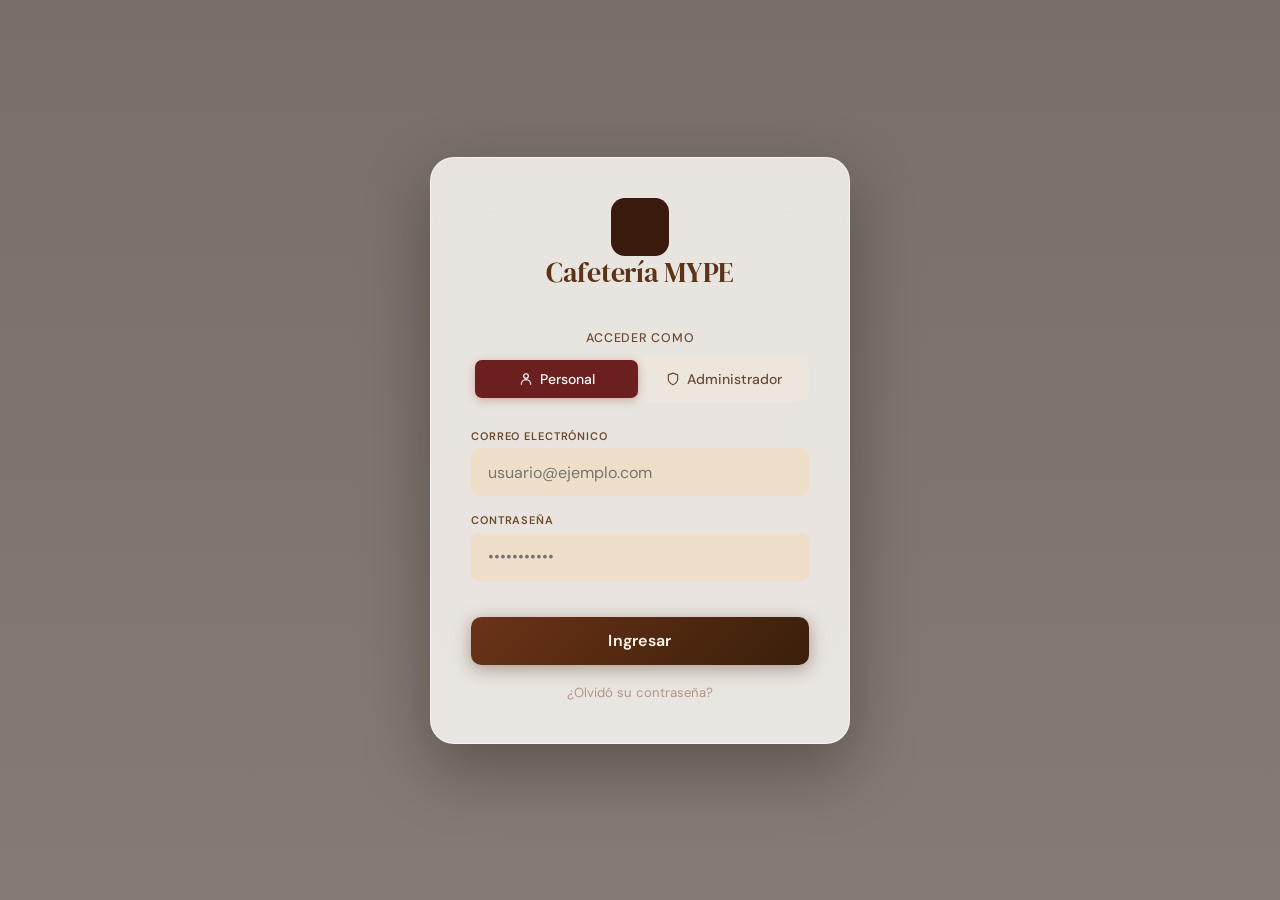
==== frontend/index.html @ 977319aa "configurar CORS en SecurityConfig para frontend local" ====
<!DOCTYPE html>
<html lang="es">
<head>
  <meta charset="UTF-8">
  <meta name="viewport" content="width=device-width, initial-scale=1.0">
  <title>Login — Cafetería MYPE</title>
  <link rel="preconnect" href="https://fonts.googleapis.com">
  <link href="https://fonts.googleapis.com/css2?family=Inter:wght@400;500;600;700&display=swap" rel="stylesheet">
  <link rel="stylesheet" href="css/main.css">
  <link rel="stylesheet" href="css/components.css">
  <link rel="stylesheet" href="css/pages/login.css">

</head>
<body>
  <main class="login-page">
    <div class="login-card">
      <div class="login-logo">
        <div class="logo-icon">

        </div>

        <h1>Cafetería MYPE</h1>
      </div>

      <p class="role-label">Acceder como</p>

      <div class="role-tabs">

        <button class="role-tab active" type="button">
          <svg width="14" height="14" viewBox="0 0 24 24" fill="none"
            stroke="currentColor" stroke-width="2"
            stroke-linecap="round" stroke-linejoin="round">
            <path d="M20 21a8 8 0 0 0-16 0"/>
            <circle cx="12" cy="7" r="4"/>
          </svg>

          Personal
        </button>

        <button class="role-tab" type="button">
          <svg width="14" height="14" viewBox="0 0 24 24" fill="none"
            stroke="currentColor" stroke-width="2"
            stroke-linecap="round" stroke-linejoin="round">
            <path d="M12 22s8-4 8-10V5l-8-3-8 3v7c0 6 8 10 8 10z"/>
          </svg>

          Administrador
        </button>
      </div>

      <div class="linea-division"></div>

      <form class="login-form" id="login-form" novalidate>
        <div class="form-group">
          <label class="form-label" for="correo">Correo electrónico</label>
          <input class="form-input" type="email" id="correo" placeholder="usuario@ejemplo.com" required>
        </div>

        <div class="form-group">
          <label class="form-label" for="clave">Contraseña</label>
          <input class="form-input" type="password" id="clave" placeholder="•••••••••••" required>
        </div>

        <p id="error-msg" class="form-error"></p>

        <button class="btn btn-primary" type="submit" id="btn-login" style="width:100%">
          Ingresar
        </button>
      </form>

      <a href="#" class="logo_password">¿Olvidó su contraseña?</a>
      
    </div>
  </main>

  <script type="module" src="/js/pages/login.js"></script>
</body>
</html>
---- frontend/css/main.css ----
/* ── Tipografías ─────────────────────────────────────────────────────── */
@import url('https://fonts.googleapis.com/css2?family=DM+Serif+Display:ital@0;1&family=DM+Sans:ital,opsz,wght@0,9..40,300;0,9..40,400;0,9..40,500;0,9..40,600;0,9..40,700;1,9..40,400&display=swap');

/* ── Variables globales + Reset ─────────────────────────────────────── */
:root {
  /* Paleta — Café con Crema */
  --color-primary:         #5C3317;   /* café tostado */
  --color-primary-dark:    #3A1F0A;   /* espresso oscuro */
  --color-secondary:       #8B6347;   /* latte */
  --color-secondary-light: #EDD9C0;   /* crema suave */
  --color-success:         #4A7A1E;
  --color-danger:          #BA1A1A;
  --color-warning:         #C07830;   /* caramelo */
  --color-bg:              #F7EDE0;   /* crema de fondo */
  --color-surface:         #FDF6EE;   /* leche espumada */
  --color-surface-high:    #F0DFC8;   /* crema media */
  --color-text:            #1E0F06;   /* café muy oscuro */
  --color-text-muted:      #6B4A2E;   /* café con leche */
  --color-border:          #D9C4AA;   /* borde crema */

  /* Tipografía */
  --font-family:     'DM Sans', sans-serif;
  --font-heading:    'DM Serif Display', serif;
  --font-size-sm:    0.875rem;
  --font-size-base:  1rem;
  --font-size-lg:    1.125rem;
  --font-size-xl:    1.5rem;
  --font-size-2xl:   2rem;

  /* Espaciado */
  --spacing-xs:  4px;
  --spacing-sm:  8px;
  --spacing-md:  16px;
  --spacing-lg:  24px;
  --spacing-xl:  40px;

  /* Radios */
  --border-radius-sm:  4px;
  --border-radius-md:  8px;
  --border-radius-lg:  16px;
  --border-radius-xl:  24px;
  --border-radius-full: 9999px;

  /* Sombras */
  --shadow-sm: 0 1px 3px rgba(58, 31, 10, 0.10);
  --shadow-md: 0 4px 12px rgba(58, 31, 10, 0.14);
  --shadow-lg: 0 8px 24px rgba(58, 31, 10, 0.18);
}

/* Reset */
*, *::before, *::after {
  box-sizing: border-box;
  margin: 0;
  padding: 0;
}

html {
  font-size: 16px;
  -webkit-text-size-adjust: 100%;
}

body {
  font-family: var(--font-family);
  font-size: var(--font-size-base);
  color: var(--color-text);
  background-color: var(--color-bg);
  line-height: 1.5;
  min-height: 100vh;
}

img {
  max-width: 100%;
  display: block;
}

h1, h2, h3, h4, h5, h6 {
  font-family: var(--font-heading);
  line-height: 1.2;
  letter-spacing: -0.01em;
}

a {
  color: var(--color-primary);
  text-decoration: none;
}

ul, ol {
  list-style: none;
}

button {
  cursor: pointer;
  font-family: var(--font-family);
}

input, select, textarea {
  font-family: var(--font-family);
  font-size: var(--font-size-base);
}

/* Scrollbar personalizado */
::-webkit-scrollbar { width: 5px; height: 5px; }
::-webkit-scrollbar-track { background: transparent; }
::-webkit-scrollbar-thumb { background: var(--color-border); border-radius: 10px; }
::-webkit-scrollbar-thumb:hover { background: var(--color-secondary); }

/* Utilidades */
.text-muted    { color: var(--color-text-muted); }
.text-sm       { font-size: var(--font-size-sm); }
.text-center   { text-align: center; }
.font-semibold { font-weight: 600; }
.font-bold     { font-weight: 700; }
.hidden        { display: none !important; }

/* Material Symbols */
.material-symbols-outlined {
  font-family: 'Material Symbols Outlined';
  font-variation-settings: 'FILL' 0, 'wght' 400, 'GRAD' 0, 'opsz' 24;
  font-size: 20px;
  line-height: 1;
  display: inline-block;
  vertical-align: middle;
}
.material-symbols-outlined.fill {
  font-variation-settings: 'FILL' 1, 'wght' 400, 'GRAD' 0, 'opsz' 24;
}
---- frontend/css/components.css ----
/* ── Componentes reutilizables ──────────────────────────────────────── */

/* Botones */
.btn {
  display: inline-flex;
  align-items: center;
  justify-content: center;
  gap: var(--spacing-sm);
  min-height: 48px;
  padding: 0 var(--spacing-lg);
  border: none;
  border-radius: var(--border-radius-md);
  font-family: var(--font-family);
  font-size: var(--font-size-base);
  font-weight: 600;
  line-height: 1;
  letter-spacing: 0.01em;
  transition: background-color 0.2s, opacity 0.2s, box-shadow 0.2s, transform 0.1s;
}

.btn:disabled {
  opacity: 0.45;
  cursor: not-allowed;
}

.btn:active:not(:disabled) {
  transform: translateY(1px);
}

.btn-primary {
  background: linear-gradient(135deg, #6B3317 0%, #3A1F0A 100%);
  color: #FDF6EE;
  box-shadow: 0 2px 10px rgba(58, 31, 10, 0.30);
}
.btn-primary:hover:not(:disabled) {
  background: linear-gradient(135deg, #7D3D1E 0%, #4A2810 100%);
  box-shadow: 0 4px 16px rgba(58, 31, 10, 0.38);
}

.btn-secondary {
  background-color: var(--color-secondary-light);
  color: var(--color-primary);
  border: 1px solid var(--color-border);
}
.btn-secondary:hover:not(:disabled) {
  background-color: #DFC9AE;
}

.btn-danger {
  background-color: var(--color-danger);
  color: #fff;
}
.btn-danger:hover:not(:disabled) {
  background-color: #93000A;
}

.btn-outline {
  background-color: transparent;
  color: var(--color-primary);
  border: 1.5px solid var(--color-border);
}
.btn-outline:hover:not(:disabled) {
  background-color: var(--color-secondary-light);
  border-color: var(--color-primary);
}

.btn-sm {
  min-height: 34px;
  padding: 0 var(--spacing-md);
  font-size: var(--font-size-sm);
  border-radius: var(--border-radius-sm);
}

/* Inputs */
.form-group {
  display: flex;
  flex-direction: column;
  gap: 6px;
}

.form-label {
  font-size: 11px;
  font-weight: 600;
  letter-spacing: 0.07em;
  text-transform: uppercase;
  color: var(--color-text-muted);
}

.form-input,
.form-select {
  width: 100%;
  height: 48px;
  padding: 0 var(--spacing-md);
  background-color: var(--color-surface-high);
  border: 1.5px solid transparent;
  border-radius: var(--border-radius-md);
  font-family: var(--font-family);
  font-size: var(--font-size-base);
  color: var(--color-text);
  transition: border-color 0.2s, box-shadow 0.2s, background-color 0.2s;
  outline: none;
}

.form-input:focus,
.form-select:focus {
  border-color: var(--color-primary);
  background-color: var(--color-surface);
  box-shadow: 0 0 0 3px rgba(92, 51, 23, 0.10);
}

.form-input.error {
  border-color: var(--color-danger);
  box-shadow: 0 0 0 3px rgba(186, 26, 26, 0.10);
}

.form-error {
  font-size: var(--font-size-sm);
  color: var(--color-danger);
}

/* Tarjeta */
.card {
  background-color: var(--color-surface);
  border-radius: var(--border-radius-lg);
  box-shadow: var(--shadow-sm);
  border: 1px solid var(--color-border);
  padding: var(--spacing-lg);
}

/* Badge de estado */
.badge {
  display: inline-flex;
  align-items: center;
  gap: 5px;
  padding: 4px 10px;
  border-radius: var(--border-radius-full);
  font-size: 11px;
  font-weight: 600;
  letter-spacing: 0.04em;
  text-transform: uppercase;
}

.badge::before {
  content: '';
  width: 5px;
  height: 5px;
  border-radius: 50%;
  flex-shrink: 0;
}

.badge-pendiente  { background: #FEF3C7; color: #92400E; }
.badge-pendiente::before  { background: #F59E0B; }

.badge-pagado     { background: #D1FAE5; color: #065F46; }
.badge-pagado::before     { background: #10B981; }

.badge-cancelado  { background: #FEE2E2; color: #991B1B; }
.badge-cancelado::before  { background: #EF4444; }

/* Tabla */
.table-wrapper {
  width: 100%;
  overflow-x: auto;
}

.table {
  width: 100%;
  border-collapse: collapse;
  font-size: var(--font-size-sm);
}

.table th {
  padding: 10px var(--spacing-md);
  text-align: left;
  font-size: 11px;
  font-weight: 600;
  letter-spacing: 0.07em;
  text-transform: uppercase;
  color: var(--color-text-muted);
  border-bottom: 1px solid var(--color-border);
  white-space: nowrap;
  background-color: var(--color-surface-high);
}

.table th:first-child { border-radius: var(--border-radius-sm) 0 0 0; }
.table th:last-child  { border-radius: 0 var(--border-radius-sm) 0 0; }

.table td {
  padding: 14px var(--spacing-md);
  border-bottom: 1px solid var(--color-border);
  vertical-align: middle;
  transition: background-color 0.12s;
}

.table tbody tr:hover td {
  background-color: var(--color-surface-high);
}

.table tbody tr:hover td:first-child {
  box-shadow: inset 3px 0 0 var(--color-warning);
}

.table tbody tr:last-child td {
  border-bottom: none;
}

/* Modal */
.modal-overlay {
  position: fixed;
  inset: 0;
  background: rgba(30, 15, 6, 0.55);
  backdrop-filter: blur(3px);
  -webkit-backdrop-filter: blur(3px);
  display: flex;
  align-items: center;
  justify-content: center;
  z-index: 100;
  padding: var(--spacing-md);
  animation: fadeOverlay 0.2s ease;
}

@keyframes fadeOverlay {
  from { opacity: 0; }
  to   { opacity: 1; }
}

.modal {
  background: var(--color-surface);
  border-radius: var(--border-radius-xl);
  box-shadow: 0 20px 60px rgba(30, 15, 6, 0.25);
  border: 1px solid var(--color-border);
  width: 100%;
  max-width: 480px;
  padding: var(--spacing-xl);
  animation: slideUpModal 0.25s ease;
}

@keyframes slideUpModal {
  from { opacity: 0; transform: translateY(20px) scale(0.98); }
  to   { opacity: 1; transform: translateY(0)   scale(1); }
}

.modal-header {
  display: flex;
  align-items: center;
  justify-content: space-between;
  margin-bottom: var(--spacing-lg);
}

.modal-title {
  font-family: var(--font-heading);
  font-size: var(--font-size-xl);
  font-weight: 400;
  letter-spacing: -0.01em;
}

.modal-close {
  width: 32px;
  height: 32px;
  border-radius: 50%;
  background: var(--color-surface-high);
  border: none;
  font-size: 1.2rem;
  color: var(--color-text-muted);
  line-height: 1;
  display: flex;
  align-items: center;
  justify-content: center;
  flex-shrink: 0;
  transition: background-color 0.15s, color 0.15s;
}
.modal-close:hover {
  background: var(--color-border);
  color: var(--color-text);
}

.modal-footer {
  display: flex;
  gap: var(--spacing-sm);
  justify-content: flex-end;
  margin-top: var(--spacing-lg);
}

/* Toast */
.toast {
  position: fixed;
  bottom: var(--spacing-lg);
  right: var(--spacing-lg);
  padding: var(--spacing-sm) var(--spacing-lg);
  border-radius: var(--border-radius-md);
  font-size: var(--font-size-sm);
  font-weight: 500;
  color: #fff;
  box-shadow: var(--shadow-md);
  z-index: 200;
  animation: slideIn 0.25s ease;
}

.toast--success { background-color: var(--color-success); }
.toast--error   { background-color: var(--color-danger); }
.toast--warning { background-color: var(--color-warning); }

@keyframes slideIn {
  from { transform: translateX(110%); opacity: 0; }
  to   { transform: translateX(0);   opacity: 1; }
}

/* Spinner de carga */
.spinner {
  width: 36px;
  height: 36px;
  border: 3px solid var(--color-border);
  border-top-color: var(--color-primary);
  border-radius: 50%;
  animation: spin 0.7s linear infinite;
  margin: var(--spacing-xl) auto;
}

@keyframes spin {
  to { transform: rotate(360deg); }
}

/* Botón ícono circular */
.btn-icon {
  width: 36px;
  height: 36px;
  min-height: unset;
  padding: 0;
  border-radius: 50%;
  display: inline-flex;
  align-items: center;
  justify-content: center;
  background: none;
  border: none;
  color: var(--color-text-muted);
  cursor: pointer;
  transition: background-color 0.15s, color 0.15s;
}
.btn-icon:hover {
  background-color: var(--color-surface-high);
  color: var(--color-text);
}
.btn-icon--danger:hover {
  background-color: #FCEBEB;
  color: var(--color-danger);
}
.btn-icon--edit:hover {
  background-color: var(--color-secondary-light);
  color: var(--color-primary);
}

/* Acciones de tabla que aparecen al hover de la fila */
.row-actions {
  opacity: 0;
  transition: opacity 0.15s;
  display: flex;
  gap: 4px;
  justify-content: flex-end;
}
.table tbody tr:hover .row-actions {
  opacity: 1;
}

/* Barra de búsqueda */
.search-bar {
  position: relative;
  display: flex;
  align-items: center;
}
.search-bar .material-symbols-outlined {
  position: absolute;
  left: 12px;
  color: var(--color-text-muted);
  pointer-events: none;
}
.search-bar input {
  height: 38px;
  padding: 0 16px 0 40px;
  background-color: var(--color-surface);
  border: 1.5px solid var(--color-border);
  border-radius: var(--border-radius-full);
  font-family: var(--font-family);
  font-size: var(--font-size-sm);
  color: var(--color-text);
  outline: none;
  transition: border-color 0.2s, box-shadow 0.2s;
  width: 240px;
}
.search-bar input:focus {
  border-color: var(--color-primary);
  background-color: var(--color-surface);
  box-shadow: 0 0 0 3px rgba(92, 51, 23, 0.10);
}
.search-bar input::placeholder { color: var(--color-text-muted); opacity: 0.7; }

/* Chips de filtro */
.filter-chips {
  display: flex;
  gap: var(--spacing-sm);
  flex-wrap: wrap;
}
.chip {
  height: 32px;
  padding: 0 var(--spacing-md);
  border-radius: var(--border-radius-full);
  font-size: var(--font-size-sm);
  font-weight: 500;
  border: 1.5px solid var(--color-border);
  background-color: var(--color-surface);
  color: var(--color-text-muted);
  cursor: pointer;
  transition: background-color 0.15s, color 0.15s, border-color 0.15s;
}
.chip:hover {
  background-color: var(--color-surface-high);
}
.chip.active {
  background-color: var(--color-secondary-light);
  border-color: var(--color-primary);
  color: var(--color-primary);
}

/* Avatar de iniciales */
.avatar {
  width: 36px;
  height: 36px;
  border-radius: 50%;
  display: inline-flex;
  align-items: center;
  justify-content: center;
  font-size: var(--font-size-sm);
  font-weight: 700;
  flex-shrink: 0;
}
.avatar--primary {
  background-color: var(--color-secondary-light);
  color: var(--color-primary);
}
.avatar--secondary {
  background-color: #EAF3DE;
  color: #27500A;
}

/* Estado vacío */
.empty-state {
  text-align: center;
  padding: 48px var(--spacing-lg);
  color: var(--color-text-muted);
}

.empty-state p {
  margin-top: var(--spacing-sm);
  font-size: var(--font-size-sm);
  opacity: 0.75;
}
---- frontend/css/pages/login.css ----
:root{
  --color-card-bg:       #fffcf7d3;
  --color-espresso:      #3b1a0e;
  --color-text-light:    #b09080f3;;
  --color-mocha:         #7b3f22;
  --color-border:        #e2d3c5fc;
  --color-text-mid:      #6b4a35;
  --color-tab-active:    #6b1f1f;
}

/* ── Login ──────────────────────────────────────────────────────────── */
.login-page {
  min-height: 100vh;
  display: flex;
  align-items: center;
  justify-content: center;
  background-color: var(--color-bg);
}

.login-card {
  width: 100%;
  max-width: 420px;
  background: rgba(253, 246, 238, 0.90);
  backdrop-filter: blur(24px);
  -webkit-backdrop-filter: blur(24px);
  border: 1px solid rgba(255, 255, 255, 0.55);
  border-radius: var(--border-radius-xl);
  box-shadow: 0 24px 64px rgba(30, 15, 6, 0.35);
  padding: var(--spacing-xl);
}

.login-logo {
  text-align: center;
  margin-bottom: var(--spacing-xl);
}

.login-logo h1 {
  font-family: var(--font-heading);
  font-size: 1.75rem;
  font-weight: 400;
  letter-spacing: -0.01em;
  color: var(--color-primary);
}

.login-logo p {
  font-size: var(--font-size-sm);
  color: var(--color-text-muted);
  margin-top: var(--spacing-xs);
}

.login-form {
  display: flex;
  flex-direction: column;
  gap: var(--spacing-md);
}

html {
  font-size: 16px;
  -webkit-text-size-adjust: 100%;
  background-image: linear-gradient(rgba(30, 15, 6, 0.60), rgba(30, 15, 6, 0.55)),
  url("https://png.pngtree.com/background/20230518/original/pngtree-cafe-with-dark-wooden-furniture-and-windows-picture-image_2645159.jpg");
  background-size: cover;
  background-position: center;
  background-repeat: no-repeat;
  min-height: 100vh;
}

body {
  font-family: var(--font-family);
  font-size: var(--font-size-base);
  color: var(--color-text);
  background-color: transparent;
  line-height: 1.5;
  min-height: 100vh;
}


.logo-icon {
  width: 58px;
  height: 58px;
  border-radius: 14px;
  background: var(--color-espresso);
  display: flex;
  align-items: center;
  justify-content: center;
  background-image: url("https://img.icons8.com/office/40/coffee-to-go.png");
  background-repeat: no-repeat;
  background-position: center;
  margin: 0 auto;
}

.login-card{
  background-color: var(--color-card-bg);
}

.login-page{
  background-color: transparent;
}

.linea_division{
  height: 1px;
  background: var(--color-espresso);
  margin-bottom: 24px;
}

.role-tab {
  flex: 1;
  display: flex;
  align-items: center;
  justify-content: center;
  gap: 7px;
  padding: 10px 0;
  border-radius: 7px;
  font-family: var(--font-family);
  font-size: .875rem;
  font-weight: 500;
  color: var(--color-text-mid);
  cursor: pointer;
  border: none;
  background: transparent;
  transition: background 0.15s, color 0.15s;
}

.role-tab.active {
  background: var(--color-tab-active);
  color: #fff;
  box-shadow: 0 2px 10px rgba(107,31,31,.30);
}

.role-label {
  font-size: .78rem;
  font-weight: 500;
  color: var(--color-text-mid);
  letter-spacing: .06em;
  text-transform: uppercase;
  margin-bottom: 8px;
  text-align: center;
}

.role-tabs {
  display: flex;
  background: #ede6dd;
  border-radius: 10px;
  padding: 4px;
  gap: 4px;
  margin-bottom: 26px;
}


.logo_password {
  display: block;
  text-align: center;
  margin-top: 18px;
  font-size: .82rem;
  color: var(--color-text-light);
  text-decoration: none;
}

.logo_password:hover{
  color: var(--color-mocha);
}

.form-group {
  display: flex;
  flex-direction: column;
  gap: var(--spacing-xs);
}

.form-label {
  font-size: 11px;
  font-weight: 600;
  letter-spacing: 0.08em;
  text-transform: uppercase;
  color: var(--color-text-muted);
  font-family: var(--font-family);
}

.form-input {
  width: 100%;
  height: 48px;
  padding: 0 var(--spacing-md);
  background-color: var(--color-surface-high);
  border: 1.5px solid transparent;
  border-radius: var(--border-radius-md);
  font-size: var(--font-size-base);
  font-family: var(--font-family);
  color: var(--color-text);
  transition: border-color 0.2s, background-color 0.2s;
  outline: none;
}

.btn.btn-primary {
  width: 100%;
  margin-top: 4px;
  background: linear-gradient(135deg, #6B3317 0%, #3A1F0A 100%);
  color: #FDF6EE;
  border-radius: 10px;
  font-family: var(--font-family);
  font-size: 1rem;
  font-weight: 600;
  letter-spacing: 0.02em;
  box-shadow: 0 4px 18px rgba(58, 31, 10, 0.38);
}

.btn.btn-primary:hover:not(:disabled) {
  background: linear-gradient(135deg, #7D3D1E 0%, #4A2810 100%);
  box-shadow: 0 6px 22px rgba(58, 31, 10, 0.45);
  opacity: 1;
}
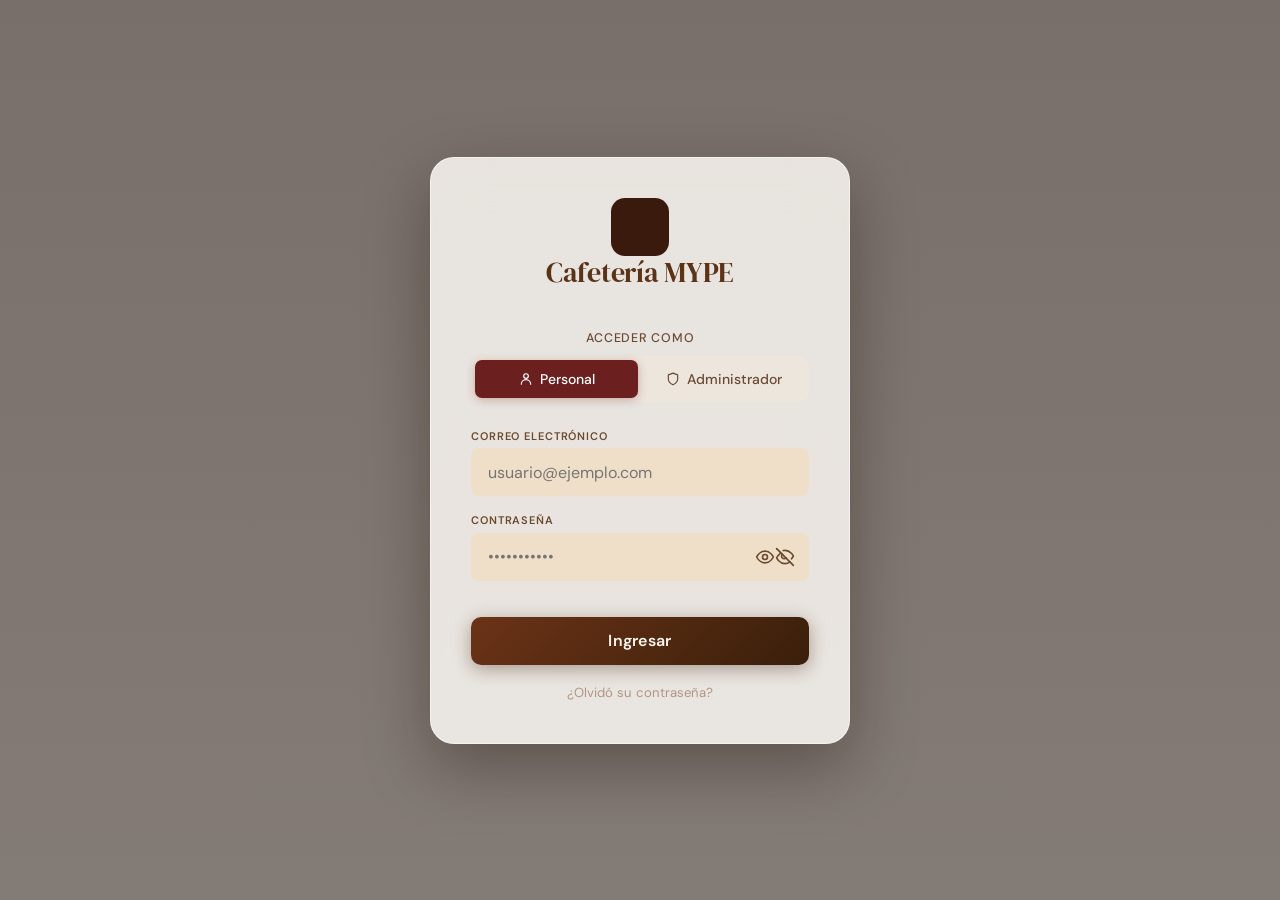
==== commit 682121df: "feat: fixes operativos mesero/stock/login y filtros avanzados - stock: el select de ingreso lista to" ====
--- a/frontend/index.html
+++ b/frontend/index.html
@@ -26,24 +26,22 @@
 
       <div class="role-tabs">
 
-        <button class="role-tab active" type="button">
+        <button class="role-tab active" type="button" id="tab-personal">
           <svg width="14" height="14" viewBox="0 0 24 24" fill="none"
             stroke="currentColor" stroke-width="2"
             stroke-linecap="round" stroke-linejoin="round">
             <path d="M20 21a8 8 0 0 0-16 0"/>
             <circle cx="12" cy="7" r="4"/>
           </svg>
-
           Personal
         </button>
 
-        <button class="role-tab" type="button">
+        <button class="role-tab" type="button" id="tab-admin">
           <svg width="14" height="14" viewBox="0 0 24 24" fill="none"
             stroke="currentColor" stroke-width="2"
             stroke-linecap="round" stroke-linejoin="round">
             <path d="M12 22s8-4 8-10V5l-8-3-8 3v7c0 6 8 10 8 10z"/>
           </svg>
-
           Administrador
         </button>
       </div>
@@ -58,7 +56,18 @@
 
         <div class="form-group">
           <label class="form-label" for="clave">Contraseña</label>
-          <input class="form-input" type="password" id="clave" placeholder="•••••••••••" required>
+          <div style="position:relative">
+            <input class="form-input" type="password" id="clave" placeholder="•••••••••••" required style="padding-right:42px">
+            <button type="button" id="toggle-clave" aria-label="Mostrar contraseña"
+              style="position:absolute;right:8px;top:50%;transform:translateY(-50%);background:none;border:none;padding:6px;cursor:pointer;color:var(--color-text-muted);display:flex">
+              <svg id="icon-eye" width="20" height="20" viewBox="0 0 24 24" fill="none" stroke="currentColor" stroke-width="2" stroke-linecap="round" stroke-linejoin="round">
+                <path d="M2 12s3.5-7 10-7 10 7 10 7-3.5 7-10 7-10-7-10-7z"/><circle cx="12" cy="12" r="3"/>
+              </svg>
+              <svg id="icon-eye-off" width="20" height="20" viewBox="0 0 24 24" fill="none" stroke="currentColor" stroke-width="2" stroke-linecap="round" stroke-linejoin="round" hidden>
+                <path d="M17.94 17.94A10.07 10.07 0 0 1 12 20c-7 0-10-7-10-7a18.45 18.45 0 0 1 5.06-5.94M9.9 4.24A9.12 9.12 0 0 1 12 4c7 0 10 7 10 7a18.5 18.5 0 0 1-2.16 3.19m-6.72-1.07a3 3 0 1 1-4.24-4.24"/><line x1="2" y1="2" x2="22" y2="22"/>
+              </svg>
+            </button>
+          </div>
         </div>
 
         <p id="error-msg" class="form-error"></p>
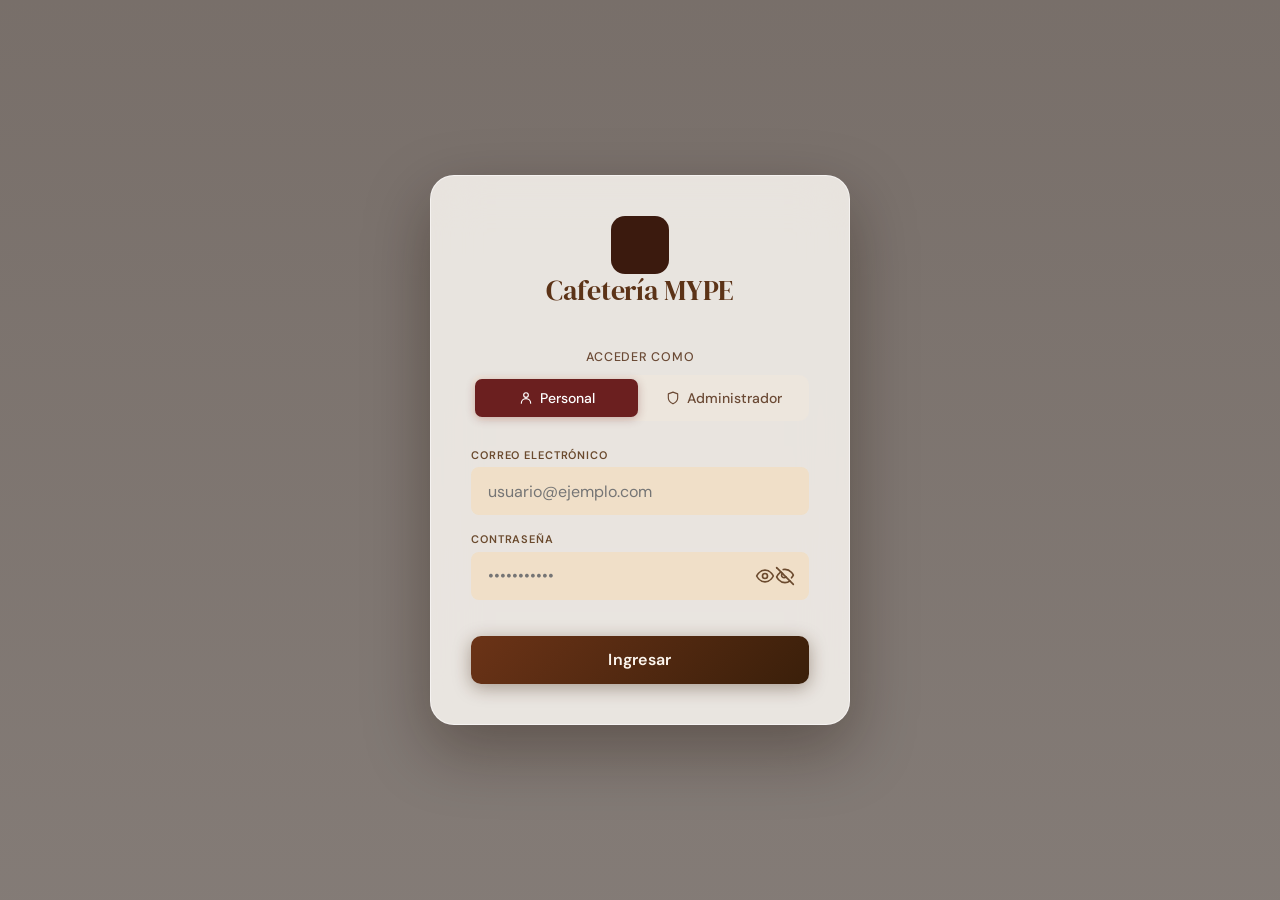
==== commit 78bf5be6: "actualizacion del proyecto" ====
--- a/frontend/index.html
+++ b/frontend/index.html
@@ -77,8 +77,6 @@
         </button>
       </form>
 
-      <a href="#" class="logo_password">¿Olvidó su contraseña?</a>
-      
     </div>
   </main>
 
--- a/frontend/css/pages/login.css
+++ b/frontend/css/pages/login.css
@@ -147,19 +147,6 @@
 }
 
 
-.logo_password {
-  display: block;
-  text-align: center;
-  margin-top: 18px;
-  font-size: .82rem;
-  color: var(--color-text-light);
-  text-decoration: none;
-}
-
-.logo_password:hover{
-  color: var(--color-mocha);
-}
-
 .form-group {
   display: flex;
   flex-direction: column;
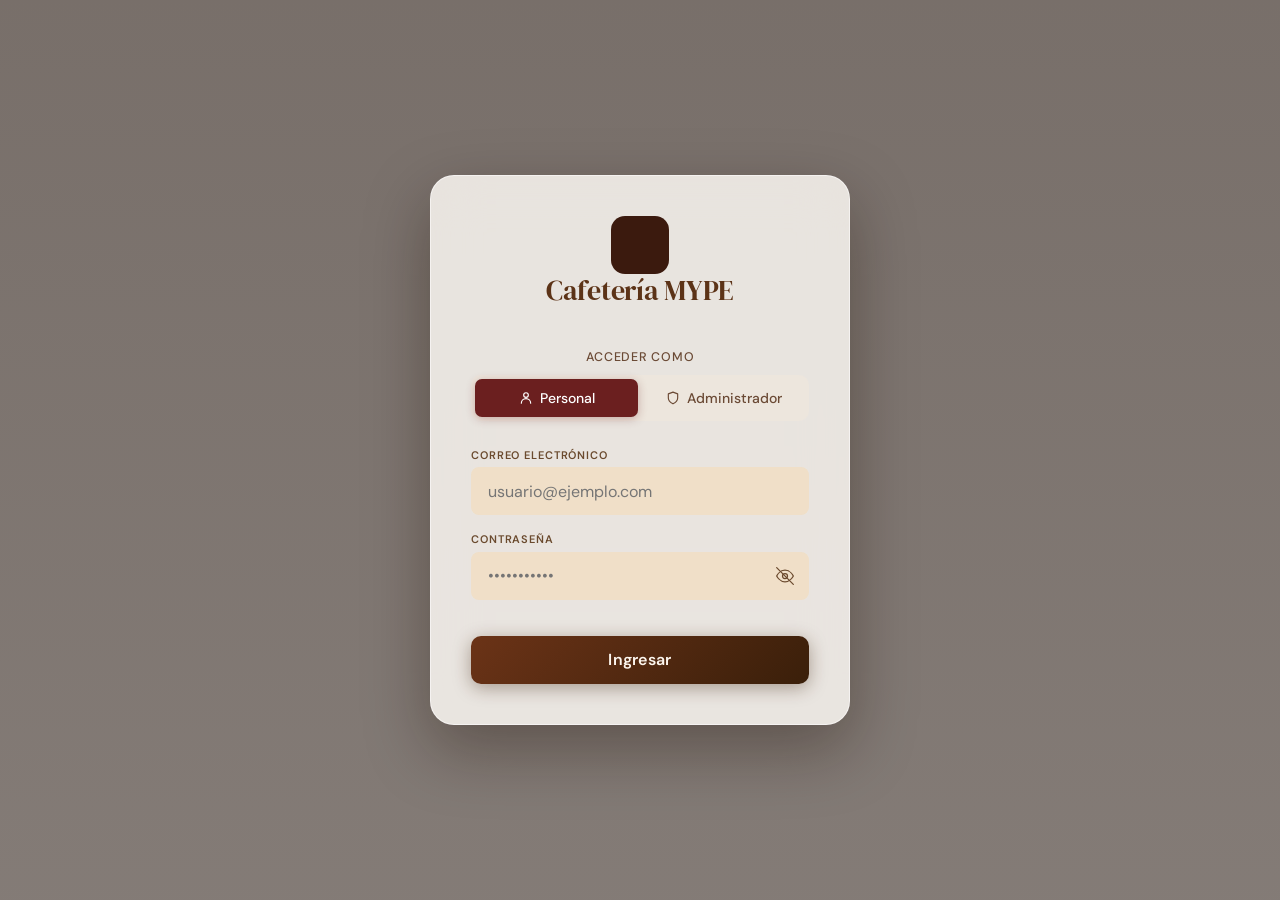
==== commit ebb75894: "feat(front): correcion del icono mostrar/ocultar contraseña en el login" ====
--- a/frontend/index.html
+++ b/frontend/index.html
@@ -60,12 +60,14 @@
             <input class="form-input" type="password" id="clave" placeholder="•••••••••••" required style="padding-right:42px">
             <button type="button" id="toggle-clave" aria-label="Mostrar contraseña"
               style="position:absolute;right:8px;top:50%;transform:translateY(-50%);background:none;border:none;padding:6px;cursor:pointer;color:var(--color-text-muted);display:flex">
-              <svg id="icon-eye" width="20" height="20" viewBox="0 0 24 24" fill="none" stroke="currentColor" stroke-width="2" stroke-linecap="round" stroke-linejoin="round">
+            <svg id="icon-eye" width="20" height="20" viewBox="0 0 24 24" fill="none" stroke="currentColor" stroke-width="1.5" stroke-linecap="round" stroke-linejoin="round" style="display: none;">
                 <path d="M2 12s3.5-7 10-7 10 7 10 7-3.5 7-10 7-10-7-10-7z"/><circle cx="12" cy="12" r="3"/>
-              </svg>
-              <svg id="icon-eye-off" width="20" height="20" viewBox="0 0 24 24" fill="none" stroke="currentColor" stroke-width="2" stroke-linecap="round" stroke-linejoin="round" hidden>
-                <path d="M17.94 17.94A10.07 10.07 0 0 1 12 20c-7 0-10-7-10-7a18.45 18.45 0 0 1 5.06-5.94M9.9 4.24A9.12 9.12 0 0 1 12 4c7 0 10 7 10 7a18.5 18.5 0 0 1-2.16 3.19m-6.72-1.07a3 3 0 1 1-4.24-4.24"/><line x1="2" y1="2" x2="22" y2="22"/>
-              </svg>
+            </svg>
+            <svg id="icon-eye-off" width="20" height="20" viewBox="0 0 24 24" fill="none" stroke="currentColor" stroke-width="1.5" stroke-linecap="round" stroke-linejoin="round">
+              <path d="M2 12s3.5-7 10-7 10 7 10 7-3.5 7-10 7-10-7-10-7z"/>
+              <circle cx="12" cy="12" r="3"/>
+              <line x1="2" y1="2" x2="22" y2="22"/>
+            </svg>
             </button>
           </div>
         </div>
@@ -77,6 +79,8 @@
         </button>
       </form>
 
+      <!-- <a href="#" class="logo_password">¿Olvidó su contraseña?</a> -->
+      
     </div>
   </main>
 
--- a/frontend/css/pages/login.css
+++ b/frontend/css/pages/login.css
@@ -147,6 +147,19 @@
 }
 
 
+.logo_password {
+  display: block;
+  text-align: center;
+  margin-top: 18px;
+  font-size: .82rem;
+  color: var(--color-text-light);
+  text-decoration: none;
+}
+
+.logo_password:hover{
+  color: var(--color-mocha);
+}
+
 .form-group {
   display: flex;
   flex-direction: column;
@@ -194,3 +207,26 @@
   box-shadow: 0 6px 22px rgba(58, 31, 10, 0.45);
   opacity: 1;
 }
+
+#toggle-clave svg[hidden] {
+  display: none !important;
+}
+
+input[type="password"]::-ms-reveal {
+  display: none !important;
+  width: 0;
+  height: 0;
+  pointer-events: none;
+}
+
+input[type="password"]::-ms-clear {
+  display: none !important;
+}
+
+input::-webkit-credentials-auto-fill-button {
+  visibility: hidden !important;
+  display: none !important;
+  pointer-events: none;
+  position: absolute;
+  right: 0;
+}
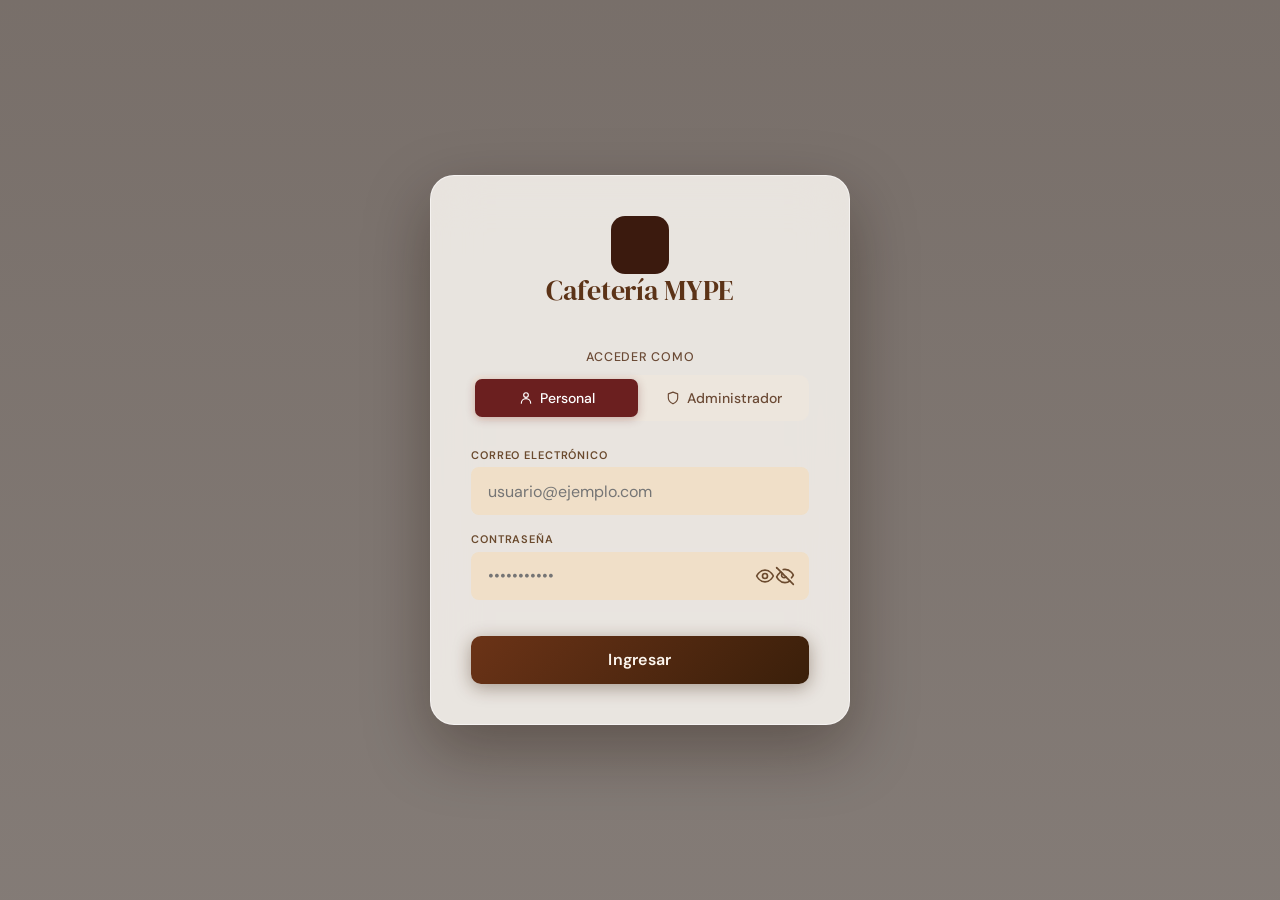
==== commit 7feb7861: "Merge pull request #36 from AriasYarangaIam/feat/ingresos-stock-mesero actualizacion del proyecto" ====
--- a/frontend/index.html
+++ b/frontend/index.html
@@ -60,14 +60,12 @@
             <input class="form-input" type="password" id="clave" placeholder="•••••••••••" required style="padding-right:42px">
             <button type="button" id="toggle-clave" aria-label="Mostrar contraseña"
               style="position:absolute;right:8px;top:50%;transform:translateY(-50%);background:none;border:none;padding:6px;cursor:pointer;color:var(--color-text-muted);display:flex">
-            <svg id="icon-eye" width="20" height="20" viewBox="0 0 24 24" fill="none" stroke="currentColor" stroke-width="1.5" stroke-linecap="round" stroke-linejoin="round" style="display: none;">
+              <svg id="icon-eye" width="20" height="20" viewBox="0 0 24 24" fill="none" stroke="currentColor" stroke-width="2" stroke-linecap="round" stroke-linejoin="round">
                 <path d="M2 12s3.5-7 10-7 10 7 10 7-3.5 7-10 7-10-7-10-7z"/><circle cx="12" cy="12" r="3"/>
-            </svg>
-            <svg id="icon-eye-off" width="20" height="20" viewBox="0 0 24 24" fill="none" stroke="currentColor" stroke-width="1.5" stroke-linecap="round" stroke-linejoin="round">
-              <path d="M2 12s3.5-7 10-7 10 7 10 7-3.5 7-10 7-10-7-10-7z"/>
-              <circle cx="12" cy="12" r="3"/>
-              <line x1="2" y1="2" x2="22" y2="22"/>
-            </svg>
+              </svg>
+              <svg id="icon-eye-off" width="20" height="20" viewBox="0 0 24 24" fill="none" stroke="currentColor" stroke-width="2" stroke-linecap="round" stroke-linejoin="round" hidden>
+                <path d="M17.94 17.94A10.07 10.07 0 0 1 12 20c-7 0-10-7-10-7a18.45 18.45 0 0 1 5.06-5.94M9.9 4.24A9.12 9.12 0 0 1 12 4c7 0 10 7 10 7a18.5 18.5 0 0 1-2.16 3.19m-6.72-1.07a3 3 0 1 1-4.24-4.24"/><line x1="2" y1="2" x2="22" y2="22"/>
+              </svg>
             </button>
           </div>
         </div>
@@ -79,8 +77,6 @@
         </button>
       </form>
 
-      <!-- <a href="#" class="logo_password">¿Olvidó su contraseña?</a> -->
-      
     </div>
   </main>
 
--- a/frontend/css/pages/login.css
+++ b/frontend/css/pages/login.css
@@ -147,19 +147,6 @@
 }
 
 
-.logo_password {
-  display: block;
-  text-align: center;
-  margin-top: 18px;
-  font-size: .82rem;
-  color: var(--color-text-light);
-  text-decoration: none;
-}
-
-.logo_password:hover{
-  color: var(--color-mocha);
-}
-
 .form-group {
   display: flex;
   flex-direction: column;
@@ -207,26 +194,3 @@
   box-shadow: 0 6px 22px rgba(58, 31, 10, 0.45);
   opacity: 1;
 }
-
-#toggle-clave svg[hidden] {
-  display: none !important;
-}
-
-input[type="password"]::-ms-reveal {
-  display: none !important;
-  width: 0;
-  height: 0;
-  pointer-events: none;
-}
-
-input[type="password"]::-ms-clear {
-  display: none !important;
-}
-
-input::-webkit-credentials-auto-fill-button {
-  visibility: hidden !important;
-  display: none !important;
-  pointer-events: none;
-  position: absolute;
-  right: 0;
-}
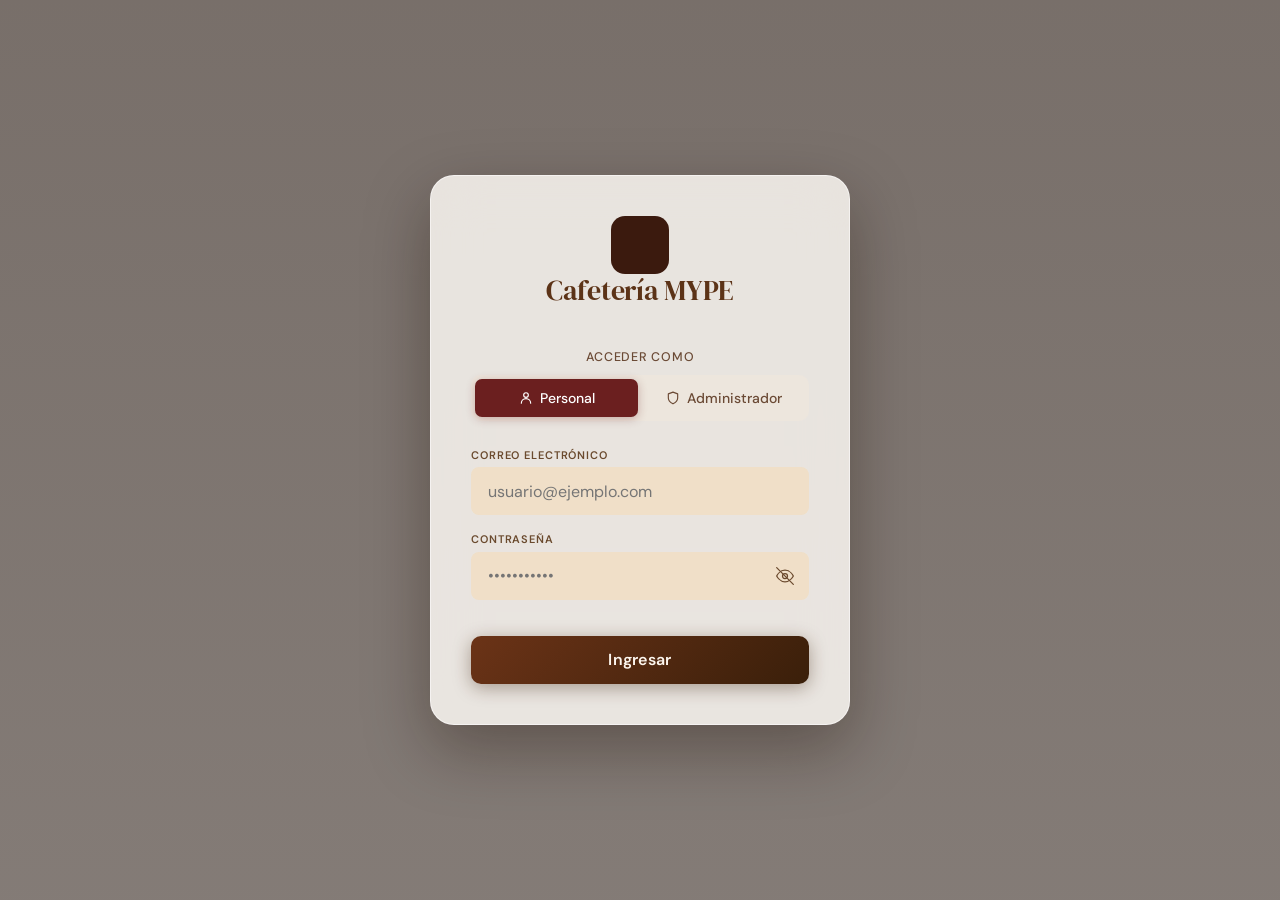
==== commit 3aac460d: "Merge branch 'develop' into feat/front/login-icono-password" ====
--- a/frontend/index.html
+++ b/frontend/index.html
@@ -60,12 +60,14 @@
             <input class="form-input" type="password" id="clave" placeholder="•••••••••••" required style="padding-right:42px">
             <button type="button" id="toggle-clave" aria-label="Mostrar contraseña"
               style="position:absolute;right:8px;top:50%;transform:translateY(-50%);background:none;border:none;padding:6px;cursor:pointer;color:var(--color-text-muted);display:flex">
-              <svg id="icon-eye" width="20" height="20" viewBox="0 0 24 24" fill="none" stroke="currentColor" stroke-width="2" stroke-linecap="round" stroke-linejoin="round">
+            <svg id="icon-eye" width="20" height="20" viewBox="0 0 24 24" fill="none" stroke="currentColor" stroke-width="1.5" stroke-linecap="round" stroke-linejoin="round" style="display: none;">
                 <path d="M2 12s3.5-7 10-7 10 7 10 7-3.5 7-10 7-10-7-10-7z"/><circle cx="12" cy="12" r="3"/>
-              </svg>
-              <svg id="icon-eye-off" width="20" height="20" viewBox="0 0 24 24" fill="none" stroke="currentColor" stroke-width="2" stroke-linecap="round" stroke-linejoin="round" hidden>
-                <path d="M17.94 17.94A10.07 10.07 0 0 1 12 20c-7 0-10-7-10-7a18.45 18.45 0 0 1 5.06-5.94M9.9 4.24A9.12 9.12 0 0 1 12 4c7 0 10 7 10 7a18.5 18.5 0 0 1-2.16 3.19m-6.72-1.07a3 3 0 1 1-4.24-4.24"/><line x1="2" y1="2" x2="22" y2="22"/>
-              </svg>
+            </svg>
+            <svg id="icon-eye-off" width="20" height="20" viewBox="0 0 24 24" fill="none" stroke="currentColor" stroke-width="1.5" stroke-linecap="round" stroke-linejoin="round">
+              <path d="M2 12s3.5-7 10-7 10 7 10 7-3.5 7-10 7-10-7-10-7z"/>
+              <circle cx="12" cy="12" r="3"/>
+              <line x1="2" y1="2" x2="22" y2="22"/>
+            </svg>
             </button>
           </div>
         </div>
--- a/frontend/css/pages/login.css
+++ b/frontend/css/pages/login.css
@@ -194,3 +194,26 @@
   box-shadow: 0 6px 22px rgba(58, 31, 10, 0.45);
   opacity: 1;
 }
+
+#toggle-clave svg[hidden] {
+  display: none !important;
+}
+
+input[type="password"]::-ms-reveal {
+  display: none !important;
+  width: 0;
+  height: 0;
+  pointer-events: none;
+}
+
+input[type="password"]::-ms-clear {
+  display: none !important;
+}
+
+input::-webkit-credentials-auto-fill-button {
+  visibility: hidden !important;
+  display: none !important;
+  pointer-events: none;
+  position: absolute;
+  right: 0;
+}
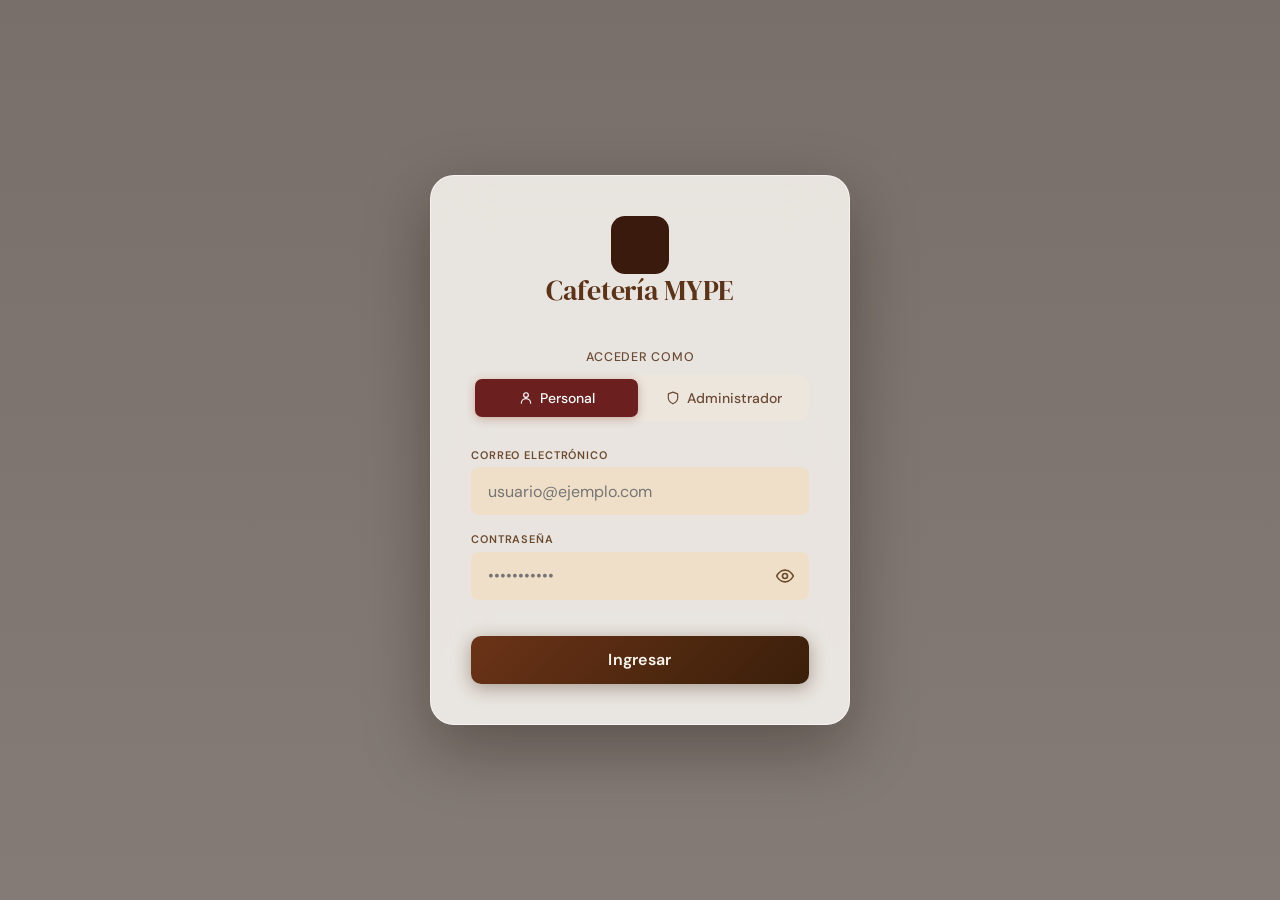
==== commit b6c28d7f: "fix(login): el toggle de contraseña usa la clase .hidden en vez del atributo hidden (SVG no lo respe" ====
--- a/frontend/index.html
+++ b/frontend/index.html
@@ -60,14 +60,12 @@
             <input class="form-input" type="password" id="clave" placeholder="•••••••••••" required style="padding-right:42px">
             <button type="button" id="toggle-clave" aria-label="Mostrar contraseña"
               style="position:absolute;right:8px;top:50%;transform:translateY(-50%);background:none;border:none;padding:6px;cursor:pointer;color:var(--color-text-muted);display:flex">
-            <svg id="icon-eye" width="20" height="20" viewBox="0 0 24 24" fill="none" stroke="currentColor" stroke-width="1.5" stroke-linecap="round" stroke-linejoin="round" style="display: none;">
+              <svg id="icon-eye" width="20" height="20" viewBox="0 0 24 24" fill="none" stroke="currentColor" stroke-width="2" stroke-linecap="round" stroke-linejoin="round">
                 <path d="M2 12s3.5-7 10-7 10 7 10 7-3.5 7-10 7-10-7-10-7z"/><circle cx="12" cy="12" r="3"/>
-            </svg>
-            <svg id="icon-eye-off" width="20" height="20" viewBox="0 0 24 24" fill="none" stroke="currentColor" stroke-width="1.5" stroke-linecap="round" stroke-linejoin="round">
-              <path d="M2 12s3.5-7 10-7 10 7 10 7-3.5 7-10 7-10-7-10-7z"/>
-              <circle cx="12" cy="12" r="3"/>
-              <line x1="2" y1="2" x2="22" y2="22"/>
-            </svg>
+              </svg>
+              <svg id="icon-eye-off" class="hidden" width="20" height="20" viewBox="0 0 24 24" fill="none" stroke="currentColor" stroke-width="2" stroke-linecap="round" stroke-linejoin="round">
+                <path d="M17.94 17.94A10.07 10.07 0 0 1 12 20c-7 0-10-7-10-7a18.45 18.45 0 0 1 5.06-5.94M9.9 4.24A9.12 9.12 0 0 1 12 4c7 0 10 7 10 7a18.5 18.5 0 0 1-2.16 3.19m-6.72-1.07a3 3 0 1 1-4.24-4.24"/><line x1="2" y1="2" x2="22" y2="22"/>
+              </svg>
             </button>
           </div>
         </div>
